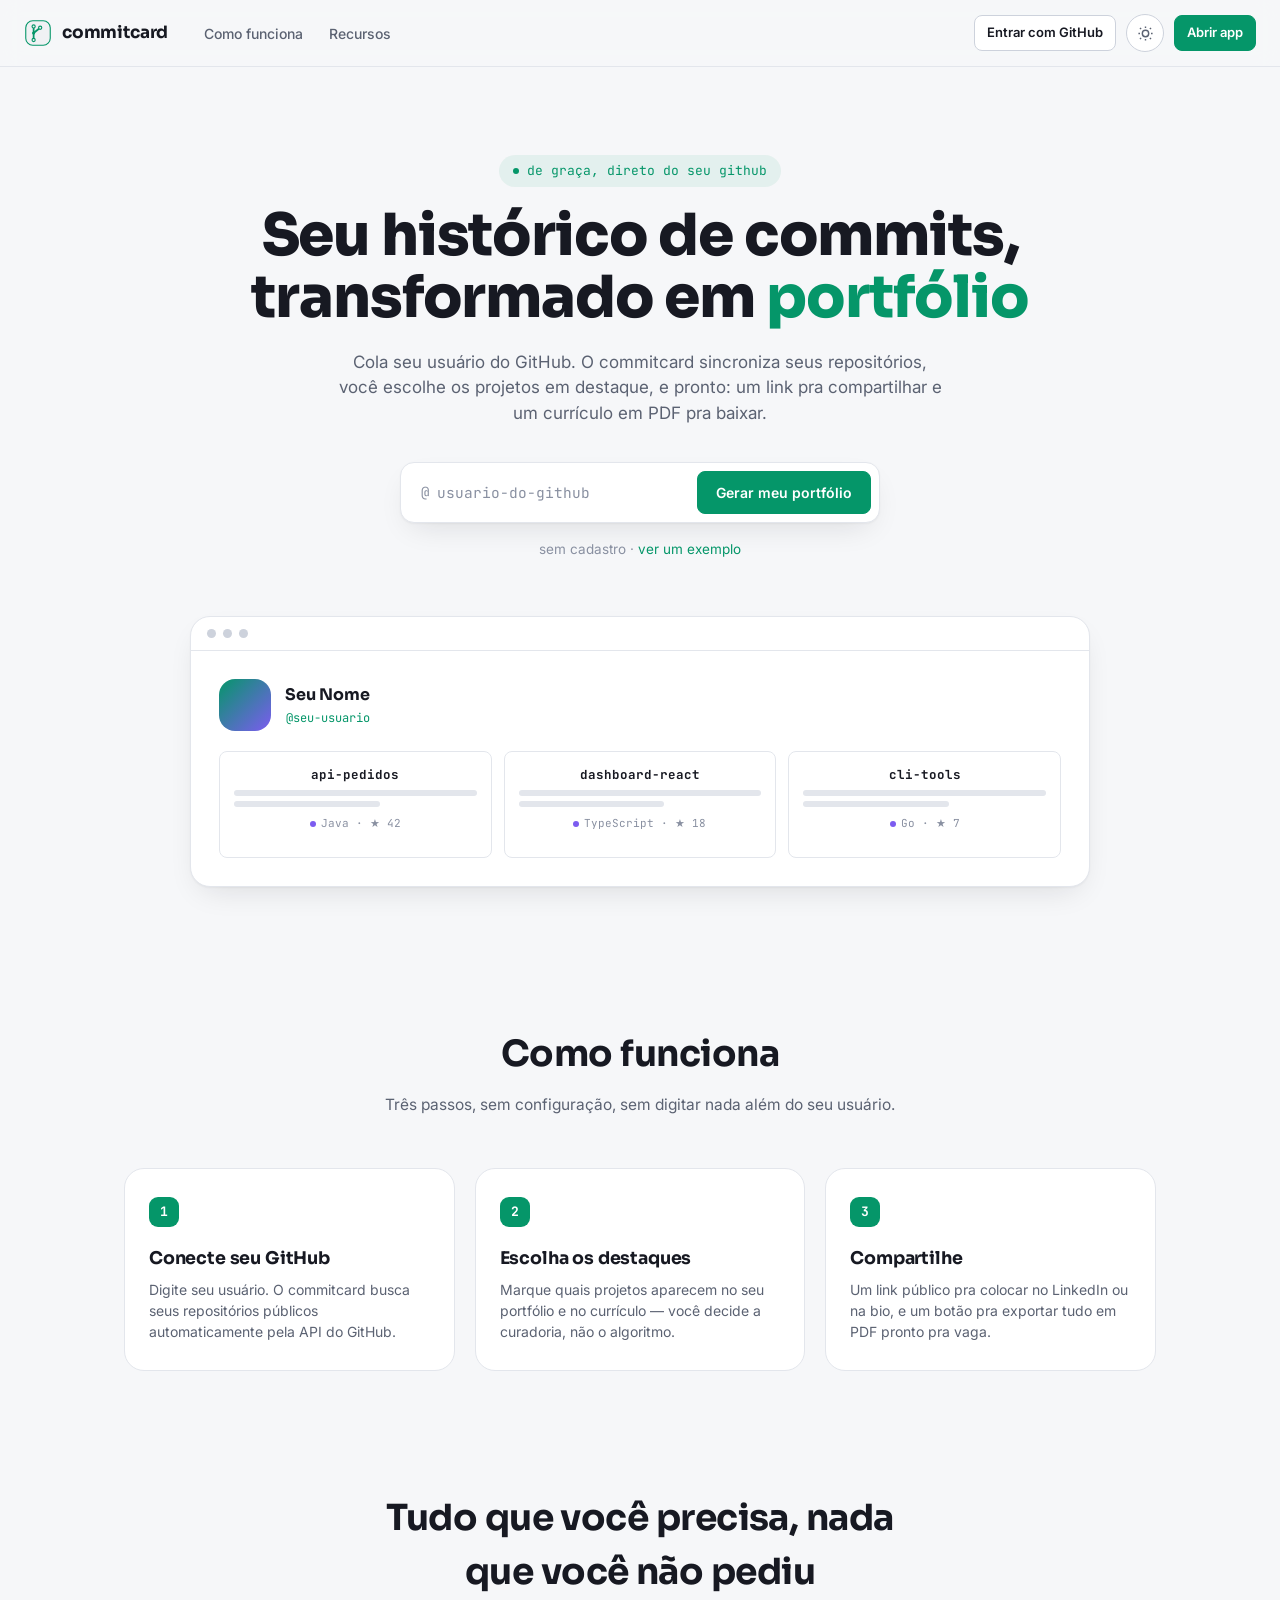
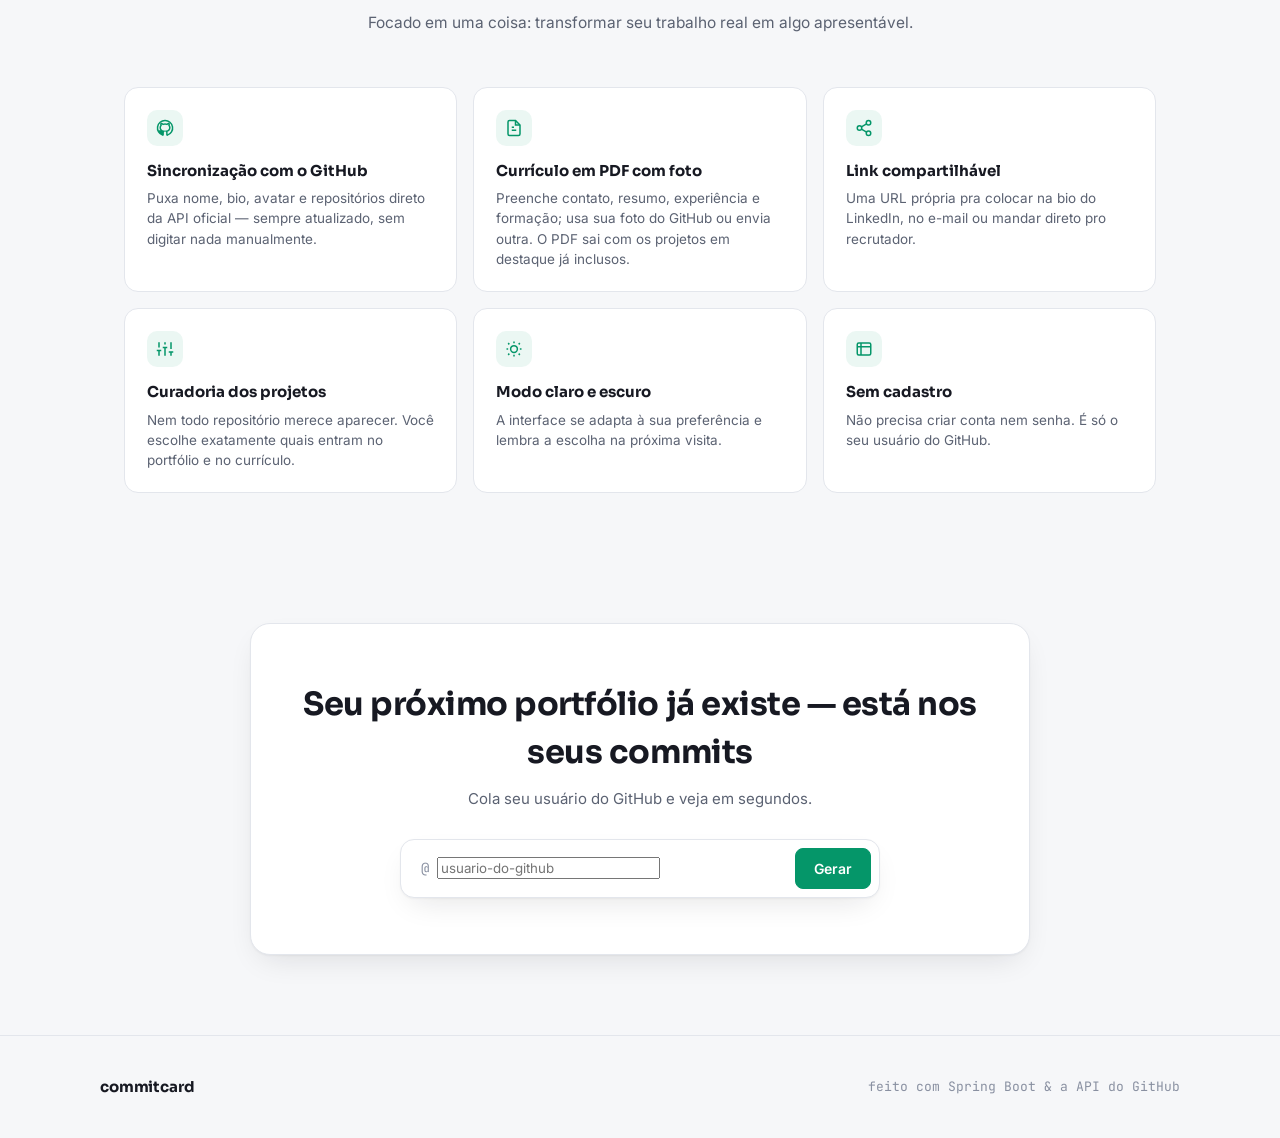
==== app/src/main/resources/static/index.html @ d8e28b26 "update de melhoria na interface e backend" ====
<!DOCTYPE html>
<html lang="pt-BR">
<head>
<meta charset="UTF-8">
<meta name="viewport" content="width=device-width, initial-scale=1.0">
<title>Commit Card — seu histórico de commits, transformado em portfólio</title>
<meta name="description" content="Cole seu usuário do GitHub e gere um portfólio compartilhável e um currículo em PDF a partir dos seus repositórios reais.">
<link rel="icon" type="image/svg+xml" href="logo.svg">
<link rel="preconnect" href="https://fonts.googleapis.com">
<link rel="preconnect" href="https://fonts.gstatic.com" crossorigin>
<link href="https://fonts.googleapis.com/css2?family=Sora:wght@600;700;800&family=Inter:wght@400;500;600;700&family=JetBrains+Mono:wght@400;500;600&display=swap" rel="stylesheet">
<link rel="stylesheet" href="styles.css">
<style>
  .wrap{ max-width: 1080px; margin: 0 auto; padding: 0 24px; }

  .hero{
    max-width: 1080px;
    margin: 0 auto;
    padding: 88px 24px 40px;
    text-align: center;
  }
  .hero-eyebrow{
    font-family: var(--mono);
    font-size: 13px;
    color: var(--accent);
    margin: 0 0 18px;
    display:inline-flex;
    align-items:center;
    gap: 8px;
    background: var(--accent-soft);
    padding: 6px 14px;
    border-radius: 999px;
  }
  .hero-eyebrow::before{
    content:'';
    width: 6px; height: 6px;
    border-radius: 50%;
    background: var(--accent);
  }
  .hero h1{
    font-family: var(--display);
    font-size: clamp(34px, 5.4vw, 58px);
    font-weight: 800;
    letter-spacing: -0.02em;
    line-height: 1.08;
    margin: 0 0 20px;
  }
  .hero h1 .accent{ color: var(--accent); }
  .hero-sub{
    font-size: 17px;
    color: var(--text-dim);
    max-width: 56ch;
    margin: 0 auto 36px;
  }

  .hero-form{ max-width: 480px; margin: 0 auto; }
  .hero-search-row{
    display:flex;
    gap: 10px;
    background: var(--bg-elevated);
    border: 1px solid var(--border);
    border-radius: var(--radius);
    padding: 8px;
    box-shadow: var(--shadow);
  }
  .hero-search-shell{ flex:1; display:flex; align-items:center; gap: 8px; padding: 0 12px; }
  .hero-search-shell .at{ color: var(--text-faint); font-family: var(--mono); font-size: 14px; }
  #hero-username{
    flex:1; min-width: 0; background: transparent; border: none; color: var(--text);
    font-family: var(--mono); font-size: 14.5px; padding: 12px 0;
  }
  #hero-username:focus{ outline: none; }
  #hero-username::placeholder{ color: var(--text-faint); }
  .hero-example{ margin-top: 16px; font-size: 13.5px; color: var(--text-faint); }

  .mockup-shell{
    max-width: 900px; margin: 56px auto 0;
    background: var(--bg-elevated); border: 1px solid var(--border);
    border-radius: var(--radius-lg); box-shadow: var(--shadow); overflow: hidden;
  }
  .mockup-bar{ display:flex; align-items:center; gap: 7px; padding: 12px 16px; border-bottom: 1px solid var(--border); }
  .mockup-dot{ width: 9px; height: 9px; border-radius: 50%; background: var(--border-strong); }
  .mockup-body{ padding: 28px; }
  .mockup-profile{ display:flex; gap: 14px; align-items:center; margin-bottom: 20px; }
  .mockup-avatar{ width: 52px; height:52px; border-radius: 16px; background: linear-gradient(135deg, var(--accent), var(--violet)); flex-shrink: 0; }
  .mockup-name{ font-family: var(--display); font-weight: 700; font-size: 16px; margin: 0; }
  .mockup-handle{ font-family: var(--mono); font-size: 12px; color: var(--accent); margin: 2px 0 0; }
  .mockup-grid{ display:grid; grid-template-columns: repeat(3, 1fr); gap: 12px; }
  @media (max-width: 640px){ .mockup-grid{ grid-template-columns: 1fr; } .mockup-body{ padding: 20px; } }
  .mockup-card{ border: 1px solid var(--border); border-radius: var(--radius-sm); padding: 14px; }
  .mockup-card-title{ font-family: var(--mono); font-size: 12.5px; font-weight: 700; margin: 0 0 6px; }
  .mockup-card-bar{ height: 6px; border-radius: 3px; background: var(--border); margin-bottom: 5px; }
  .mockup-card-bar.short{ width: 60%; }
  .mockup-card-dot{ display:inline-block; width: 6px; height:6px; border-radius: 50%; background: var(--violet); margin-right: 5px; }
  .mockup-card-stat{ font-family: var(--mono); font-size: 11px; color: var(--text-faint); margin-top: 8px; }

  .steps{ padding: 100px 0 20px; }
  .steps-header{ text-align:center; max-width: 560px; margin: 0 auto 52px; }
  .steps-header h2{ font-family: var(--display); font-size: clamp(26px, 3.4vw, 36px); font-weight: 700; letter-spacing: -0.015em; margin: 0 0 12px; }
  .steps-header p{ color: var(--text-dim); font-size: 15.5px; margin: 0; }
  .steps-grid{ display:grid; grid-template-columns: repeat(3, 1fr); gap: 20px; }
  @media (max-width: 780px){ .steps-grid{ grid-template-columns: 1fr; } }
  .step-card{ background: var(--bg-elevated); border: 1px solid var(--border); border-radius: var(--radius-lg); padding: 28px 24px; }
  .step-num{
    font-family: var(--mono); font-size: 13px; font-weight: 700; color: var(--accent-contrast);
    background: var(--accent); width: 30px; height: 30px; border-radius: 9px;
    display:flex; align-items:center; justify-content:center; margin-bottom: 18px;
  }
  .step-card h3{ font-family: var(--display); font-size: 17.5px; font-weight: 700; margin: 0 0 8px; letter-spacing: -0.01em; }
  .step-card p{ font-size: 14px; color: var(--text-dim); margin: 0; }

  .features{ padding: 100px 0 20px; }
  .features-grid{ display:grid; grid-template-columns: repeat(3, 1fr); gap: 16px; }
  @media (max-width: 780px){ .features-grid{ grid-template-columns: 1fr 1fr; } }
  @media (max-width: 520px){ .features-grid{ grid-template-columns: 1fr; } }
  .feature-card{ border: 1px solid var(--border); border-radius: var(--radius); padding: 22px; background: var(--bg-card); }
  .feature-icon{
    width: 36px; height: 36px; border-radius: 10px; background: var(--accent-soft); color: var(--accent);
    display:flex; align-items:center; justify-content:center; margin-bottom: 14px;
  }
  .feature-icon svg{ width: 18px; height: 18px; }
  .feature-card h3{ font-size: 15px; font-weight: 700; margin: 0 0 6px; font-family: var(--display); }
  .feature-card p{ font-size: 13.5px; color: var(--text-dim); margin: 0; }

  .cta-section{
    margin: 110px auto 0; max-width: 780px; text-align: center;
    background: var(--bg-elevated); border: 1px solid var(--border);
    border-radius: var(--radius-lg); padding: 56px 32px; box-shadow: var(--shadow);
  }
  .cta-section h2{ font-family: var(--display); font-size: clamp(24px, 3vw, 32px); font-weight: 700; letter-spacing: -0.015em; margin: 0 0 12px; }
  .cta-section p{ color: var(--text-dim); font-size: 15px; margin: 0 0 28px; }
</style>
</head>
<body>

<nav class="navbar">
  <div class="nav-left">
    <a class="brand" href="index.html" style="text-decoration:none;">
      <svg width="28" height="28" viewBox="0 0 64 64" fill="none" aria-hidden="true">
        <rect x="4" y="4" width="56" height="56" rx="16" fill="var(--bg-input)" stroke="var(--accent)" stroke-width="2.5"/>
        <path d="M22 48V32" stroke="var(--accent)" stroke-width="4" stroke-linecap="round"/>
        <path d="M22 32V17" stroke="var(--accent)" stroke-width="4" stroke-linecap="round"/>
        <path d="M22 32L37 20" stroke="var(--accent)" stroke-width="4" stroke-linecap="round"/>
        <circle cx="22" cy="48" r="3.6" fill="var(--bg-input)" stroke="var(--accent)" stroke-width="2.6"/>
        <circle cx="22" cy="32" r="3.6" fill="var(--accent)"/>
        <circle cx="22" cy="17" r="3.6" fill="var(--bg-input)" stroke="var(--accent)" stroke-width="2.6"/>
        <circle cx="37" cy="20" r="3.6" fill="var(--bg-input)" stroke="var(--accent)" stroke-width="2.6"/>
      </svg>
      <span class="brand-name">commitcard</span>
    </a>
    <ul class="nav-links">
      <li><a href="#como-funciona">Como funciona</a></li>
      <li><a href="#recursos">Recursos</a></li>
    </ul>
  </div>
  <div class="nav-right">
    <div id="auth-slot"></div>
    <button class="theme-toggle" id="theme-toggle" aria-label="Alternar tema claro/escuro">
      <svg class="moon" viewBox="0 0 24 24" fill="none" stroke="currentColor" stroke-width="2"><path d="M21 12.8A9 9 0 1 1 11.2 3 7 7 0 0 0 21 12.8Z"/></svg>
      <svg class="sun" viewBox="0 0 24 24" fill="none" stroke="currentColor" stroke-width="2"><circle cx="12" cy="12" r="4.5"/><path d="M12 2v2.2M12 19.8V22M4.2 4.2l1.6 1.6M18.2 18.2l1.6 1.6M2 12h2.2M19.8 12H22M4.2 19.8l1.6-1.6M18.2 5.8l1.6-1.6"/></svg>
    </button>
    <a class="btn primary sm" href="app.html">Abrir app</a>
  </div>
</nav>

<main>

  <section class="hero">
    <p class="hero-eyebrow">de graça, direto do seu github</p>
    <h1>Seu histórico de commits,<br>transformado em <span class="accent">portfólio</span></h1>
    <p class="hero-sub">Cola seu usuário do GitHub. O commitcard sincroniza seus repositórios, você escolhe os projetos em destaque, e pronto: um link pra compartilhar e um currículo em PDF pra baixar.</p>

    <form class="hero-form" id="hero-form">
      <div class="hero-search-row">
        <div class="hero-search-shell">
          <span class="at">@</span>
          <input id="hero-username" type="text" placeholder="usuario-do-github" autocomplete="off" spellcheck="false">
        </div>
        <button type="submit" class="btn primary">Gerar meu portfólio</button>
      </div>
    </form>
    <p class="hero-example">sem cadastro · <a href="app.html?user=neyadrian">ver um exemplo</a></p>

    <div class="mockup-shell" aria-hidden="true">
      <div class="mockup-bar">
        <span class="mockup-dot"></span><span class="mockup-dot"></span><span class="mockup-dot"></span>
      </div>
      <div class="mockup-body">
        <div class="mockup-profile">
          <div class="mockup-avatar"></div>
          <div>
            <p class="mockup-name">Seu Nome</p>
            <p class="mockup-handle">@seu-usuario</p>
          </div>
        </div>
        <div class="mockup-grid">
          <div class="mockup-card">
            <p class="mockup-card-title">api-pedidos</p>
            <div class="mockup-card-bar"></div>
            <div class="mockup-card-bar short"></div>
            <p class="mockup-card-stat"><span class="mockup-card-dot"></span>Java · ★ 42</p>
          </div>
          <div class="mockup-card">
            <p class="mockup-card-title">dashboard-react</p>
            <div class="mockup-card-bar"></div>
            <div class="mockup-card-bar short"></div>
            <p class="mockup-card-stat"><span class="mockup-card-dot"></span>TypeScript · ★ 18</p>
          </div>
          <div class="mockup-card">
            <p class="mockup-card-title">cli-tools</p>
            <div class="mockup-card-bar"></div>
            <div class="mockup-card-bar short"></div>
            <p class="mockup-card-stat"><span class="mockup-card-dot"></span>Go · ★ 7</p>
          </div>
        </div>
      </div>
    </div>
  </section>

  <div class="wrap">
    <section class="steps" id="como-funciona">
      <div class="steps-header">
        <h2>Como funciona</h2>
        <p>Três passos, sem configuração, sem digitar nada além do seu usuário.</p>
      </div>
      <div class="steps-grid">
        <div class="step-card">
          <div class="step-num">1</div>
          <h3>Conecte seu GitHub</h3>
          <p>Digite seu usuário. O commitcard busca seus repositórios públicos automaticamente pela API do GitHub.</p>
        </div>
        <div class="step-card">
          <div class="step-num">2</div>
          <h3>Escolha os destaques</h3>
          <p>Marque quais projetos aparecem no seu portfólio e no currículo — você decide a curadoria, não o algoritmo.</p>
        </div>
        <div class="step-card">
          <div class="step-num">3</div>
          <h3>Compartilhe</h3>
          <p>Um link público pra colocar no LinkedIn ou na bio, e um botão pra exportar tudo em PDF pronto pra vaga.</p>
        </div>
      </div>
    </section>

    <section class="features" id="recursos">
      <div class="steps-header">
        <h2>Tudo que você precisa, nada que você não pediu</h2>
        <p>Focado em uma coisa: transformar seu trabalho real em algo apresentável.</p>
      </div>
      <div class="features-grid">

        <div class="feature-card">
          <div class="feature-icon">
            <svg viewBox="0 0 24 24" fill="none" stroke="currentColor" stroke-width="2"><path d="M12 2a10 10 0 0 0-3.16 19.5c.5.1.68-.22.68-.48v-1.7c-2.78.6-3.37-1.34-3.37-1.34-.46-1.16-1.11-1.47-1.11-1.47-.91-.62.07-.6.07-.6 1 .07 1.53 1.03 1.53 1.03.9 1.53 2.36 1.09 2.94.84.09-.65.35-1.09.63-1.34-2.22-.25-4.56-1.11-4.56-4.95 0-1.1.39-1.99 1.03-2.69-.1-.25-.45-1.27.1-2.65 0 0 .84-.27 2.75 1.02a9.5 9.5 0 0 1 5 0c1.91-1.3 2.75-1.02 2.75-1.02.55 1.38.2 2.4.1 2.65.64.7 1.03 1.59 1.03 2.69 0 3.85-2.34 4.7-4.57 4.95.36.31.68.92.68 1.85v2.75c0 .27.18.58.69.48A10 10 0 0 0 12 2Z"/></svg>
          </div>
          <h3>Sincronização com o GitHub</h3>
          <p>Puxa nome, bio, avatar e repositórios direto da API oficial — sempre atualizado, sem digitar nada manualmente.</p>
        </div>

        <div class="feature-card">
          <div class="feature-icon">
            <svg viewBox="0 0 24 24" fill="none" stroke="currentColor" stroke-width="2"><path d="M14 2H6a2 2 0 0 0-2 2v16a2 2 0 0 0 2 2h12a2 2 0 0 0 2-2V8Z"/><path d="M14 2v6h6"/><path d="M9 15h6M9 11h3"/></svg>
          </div>
          <h3>Currículo em PDF com foto</h3>
          <p>Preenche contato, resumo, experiência e formação; usa sua foto do GitHub ou envia outra. O PDF sai com os projetos em destaque já inclusos.</p>
        </div>

        <div class="feature-card">
          <div class="feature-icon">
            <svg viewBox="0 0 24 24" fill="none" stroke="currentColor" stroke-width="2"><circle cx="18" cy="5" r="3"/><circle cx="6" cy="12" r="3"/><circle cx="18" cy="19" r="3"/><path d="M8.6 10.5 15.4 6.5M8.6 13.5l6.8 4"/></svg>
          </div>
          <h3>Link compartilhável</h3>
          <p>Uma URL própria pra colocar na bio do LinkedIn, no e-mail ou mandar direto pro recrutador.</p>
        </div>

        <div class="feature-card">
          <div class="feature-icon">
            <svg viewBox="0 0 24 24" fill="none" stroke="currentColor" stroke-width="2"><path d="M4 21v-7M4 10V3M12 21v-11M12 6V3M20 21v-5M20 12V3"/><path d="M1 14h6M9 10h6M17 16h6"/></svg>
          </div>
          <h3>Curadoria dos projetos</h3>
          <p>Nem todo repositório merece aparecer. Você escolhe exatamente quais entram no portfólio e no currículo.</p>
        </div>

        <div class="feature-card">
          <div class="feature-icon">
            <svg viewBox="0 0 24 24" fill="none" stroke="currentColor" stroke-width="2"><circle cx="12" cy="12" r="4.5"/><path d="M12 2v2.2M12 19.8V22M4.2 4.2l1.6 1.6M18.2 18.2l1.6 1.6M2 12h2.2M19.8 12H22M4.2 19.8l1.6-1.6M18.2 5.8l1.6-1.6"/></svg>
          </div>
          <h3>Modo claro e escuro</h3>
          <p>A interface se adapta à sua preferência e lembra a escolha na próxima visita.</p>
        </div>

        <div class="feature-card">
          <div class="feature-icon">
            <svg viewBox="0 0 24 24" fill="none" stroke="currentColor" stroke-width="2"><rect x="3" y="4" width="18" height="16" rx="2"/><path d="M3 9h18M8 4v16"/></svg>
          </div>
          <h3>Sem cadastro</h3>
          <p>Não precisa criar conta nem senha. É só o seu usuário do GitHub.</p>
        </div>

      </div>
    </section>

    <section class="cta-section">
      <h2>Seu próximo portfólio já existe — está nos seus commits</h2>
      <p>Cola seu usuário do GitHub e veja em segundos.</p>
      <form id="cta-form" class="hero-form" style="margin: 0 auto;">
        <div class="hero-search-row">
          <div class="hero-search-shell">
            <span class="at">@</span>
            <input id="cta-username" type="text" placeholder="usuario-do-github" autocomplete="off" spellcheck="false">
          </div>
          <button type="submit" class="btn primary">Gerar</button>
        </div>
      </form>
    </section>
  </div>

</main>

<footer class="site-footer">
  <div class="site-footer-inner">
    <span class="brand-name">commitcard</span>
    <span class="footer-tagline">feito com Spring Boot &amp; a API do GitHub</span>
  </div>
</footer>

<script src="theme.js"></script>
<script src="auth.js"></script>
<script>
  function irParaApp(username){
    const nome = (username || '').trim().replace(/^@/, '');
    if (!nome) return;
    window.location.href = `app.html?user=${encodeURIComponent(nome)}`;
  }

  document.getElementById('hero-form').addEventListener('submit', (e) => {
    e.preventDefault();
    irParaApp(document.getElementById('hero-username').value);
  });

  document.getElementById('cta-form').addEventListener('submit', (e) => {
    e.preventDefault();
    irParaApp(document.getElementById('cta-username').value);
  });
</script>

</body>
</html>
---- app/src/main/resources/static/styles.css ----
/* ==========================================================================
   commitcard — design tokens & shared components
   Usado tanto pela landing page quanto pelo app (portfólio).
   ========================================================================== */

:root{
  --bg: #0b0d12;
  --bg-elevated: #12151d;
  --bg-card: #12151d;
  --bg-input: #0d1017;
  --border: #232733;
  --border-strong: #333a4a;
  --text: #e9ebf1;
  --text-dim: #9aa1b2;
  --text-faint: #5b6272;
  --accent: #34d399;
  --accent-strong: #10b981;
  --accent-contrast: #04150d;
  --accent-soft: rgba(52,211,153,0.12);
  --violet: #a78bfa;
  --amber: #f0b83f;
  --danger: #f87171;
  --radius-sm: 8px;
  --radius: 14px;
  --radius-lg: 20px;
  --shadow: 0 1px 2px rgba(0,0,0,.5), 0 12px 32px -12px rgba(0,0,0,.6);
  --mono: 'JetBrains Mono', ui-monospace, 'SF Mono', Menlo, Consolas, monospace;
  --sans: 'Inter', -apple-system, BlinkMacSystemFont, 'Segoe UI', sans-serif;
  --display: 'Sora', var(--sans);
  color-scheme: dark;
}

html[data-theme="light"]{
  --bg: #f6f7f9;
  --bg-elevated: #ffffff;
  --bg-card: #ffffff;
  --bg-input: #f0f1f4;
  --border: #e3e6ec;
  --border-strong: #cdd2dc;
  --text: #171922;
  --text-dim: #5b6272;
  --text-faint: #8990a1;
  --accent: #059669;
  --accent-strong: #047a57;
  --accent-contrast: #ffffff;
  --accent-soft: rgba(5,150,105,0.08);
  --violet: #7c5cf0;
  --amber: #b3760a;
  --danger: #dc2626;
  --shadow: 0 1px 2px rgba(20,23,31,.04), 0 12px 32px -12px rgba(20,23,31,.14);
  color-scheme: light;
}

*{ box-sizing: border-box; }

body{
  margin:0;
  background: var(--bg);
  color: var(--text);
  font-family: var(--sans);
  line-height: 1.5;
  min-height: 100vh;
  transition: background .2s ease, color .2s ease;
}

a{ color: var(--accent); text-decoration: none; }
a:hover{ text-decoration: underline; }
button, input, textarea{ font-family: inherit; }

:focus-visible{
  outline: 2px solid var(--accent);
  outline-offset: 2px;
  border-radius: 4px;
}

::selection{ background: var(--accent); color: var(--accent-contrast); }

img{ max-width: 100%; }

/* ---------- Navbar ---------- */
.navbar{
  position: sticky;
  top: 0;
  z-index: 40;
  display:flex;
  align-items:center;
  justify-content: space-between;
  padding: 14px 24px;
  background: var(--bg);
  background: color-mix(in srgb, var(--bg) 88%, transparent);
  backdrop-filter: blur(10px);
  border-bottom: 1px solid var(--border);
}
.nav-left{ display:flex; align-items:center; gap: 36px; }
.brand{ display:flex; align-items:center; gap: 10px; }
.brand svg{ display:block; }
.brand-name{
  font-family: var(--display);
  font-weight: 700;
  font-size: 17px;
  letter-spacing: -0.01em;
  color: var(--text);
}
.nav-links{
  display:flex;
  gap: 26px;
  list-style: none;
  margin:0; padding:0;
}
.nav-links a{
  color: var(--text-dim);
  font-size: 14px;
  font-weight: 500;
}
.nav-links a:hover{ color: var(--text); text-decoration: none; }
.nav-right{ display:flex; align-items:center; gap: 10px; }

.theme-toggle{
  width: 38px; height: 38px;
  border-radius: 50%;
  border: 1px solid var(--border-strong);
  background: var(--bg-elevated);
  color: var(--text-dim);
  display:flex; align-items:center; justify-content:center;
  cursor: pointer;
  flex-shrink: 0;
}
.theme-toggle:hover{ color: var(--text); border-color: var(--accent); }
.theme-toggle svg{ width: 17px; height:17px; }
.theme-toggle .sun{ display: none; }
html[data-theme="light"] .theme-toggle .moon{ display: none; }
html[data-theme="light"] .theme-toggle .sun{ display: block; }

@media (max-width: 760px){
  .nav-links{ display:none; }
}

/* ---------- Buttons ---------- */
.btn{
  font-size: 14px;
  font-weight: 600;
  border-radius: var(--radius-sm);
  border: 1px solid var(--border-strong);
  background: var(--bg-elevated);
  color: var(--text);
  padding: 11px 18px;
  cursor: pointer;
  display: inline-flex;
  align-items: center;
  gap: 8px;
  transition: border-color .15s ease, background .15s ease, transform .1s ease;
  white-space: nowrap;
}
.btn:hover{ border-color: var(--accent); }
.btn:active{ transform: scale(.98); }
.btn:disabled{ opacity: .5; cursor: default; transform: none; }
.btn.primary{
  background: var(--accent);
  border-color: var(--accent);
  color: var(--accent-contrast);
}
.btn.primary:hover{ background: var(--accent-strong); border-color: var(--accent-strong); }
.btn.ghost{ background: transparent; border-color: transparent; padding-left: 10px; padding-right: 10px; }
.btn.ghost:hover{ background: var(--bg-input); border-color: transparent; }
.btn.sm{ padding: 7px 12px; font-size: 13px; }
.btn.lg{ padding: 14px 26px; font-size: 15.5px; }
.btn-row{ display:flex; gap: 10px; flex-wrap: wrap; }

/* ---------- Section label ---------- */
.section-label{
  font-size: 13px;
  font-weight: 700;
  text-transform: uppercase;
  letter-spacing: .06em;
  color: var(--text-faint);
  display: flex;
  align-items: center;
  gap: 12px;
  margin: 46px 0 18px;
}
.section-label::after{
  content: '';
  flex: 1;
  height: 1px;
  background: var(--border);
}

/* ---------- States ---------- */
.loading-line{
  font-size: 14px;
  color: var(--text-dim);
  display:flex;
  align-items:center;
  gap: 10px;
}
.spinner{
  width: 14px; height:14px;
  border-radius: 50%;
  border: 2px solid var(--border-strong);
  border-top-color: var(--accent);
  animation: spin .7s linear infinite;
}
@keyframes spin{ to{ transform: rotate(360deg); } }
@media (prefers-reduced-motion: reduce){ .spinner{ animation: spin 1.6s linear infinite; } }

.error-box{
  font-size: 13.5px;
  border-left: 3px solid var(--danger);
  background: color-mix(in srgb, var(--danger) 10%, transparent);
  padding: 12px 14px;
  border-radius: 0 var(--radius-sm) var(--radius-sm) 0;
  color: var(--text);
}

/* ---------- Auth ---------- */
#auth-slot{ display:flex; align-items:center; }
.auth-menu{ position: relative; }
.auth-trigger{
  display:flex; align-items:center; gap: 8px;
  background: var(--bg-elevated); border: 1px solid var(--border-strong);
  border-radius: 999px; padding: 4px 12px 4px 4px; cursor: pointer; color: var(--text);
}
.auth-trigger:hover{ border-color: var(--accent); }
.auth-avatar{ width: 26px; height: 26px; border-radius: 50%; object-fit: cover; display:block; background: var(--bg-input); }
.auth-name{ font-family: var(--mono); font-size: 12.5px; font-weight: 600; }
.auth-dropdown{
  position: absolute; top: calc(100% + 8px); right: 0;
  background: var(--bg-elevated); border: 1px solid var(--border);
  border-radius: var(--radius-sm); box-shadow: var(--shadow);
  min-width: 160px; padding: 6px; display:flex; flex-direction: column; z-index: 60;
}
.auth-dropdown[hidden]{ display:none; }
.auth-dropdown a{
  padding: 8px 10px; border-radius: 6px; font-size: 13.5px; color: var(--text);
}
.auth-dropdown a:hover{ background: var(--bg-input); text-decoration: none; }

/* ---------- Footer ---------- */
.site-footer{
  border-top: 1px solid var(--border);
  padding: 40px 24px;
  margin-top: 80px;
}
.site-footer-inner{
  max-width: 1080px;
  margin: 0 auto;
  display:flex;
  align-items:center;
  justify-content: space-between;
  gap: 16px;
  flex-wrap: wrap;
}
.site-footer .brand-name{ font-size: 15px; }
.footer-tagline{
  font-size: 13px;
  color: var(--text-faint);
  font-family: var(--mono);
}
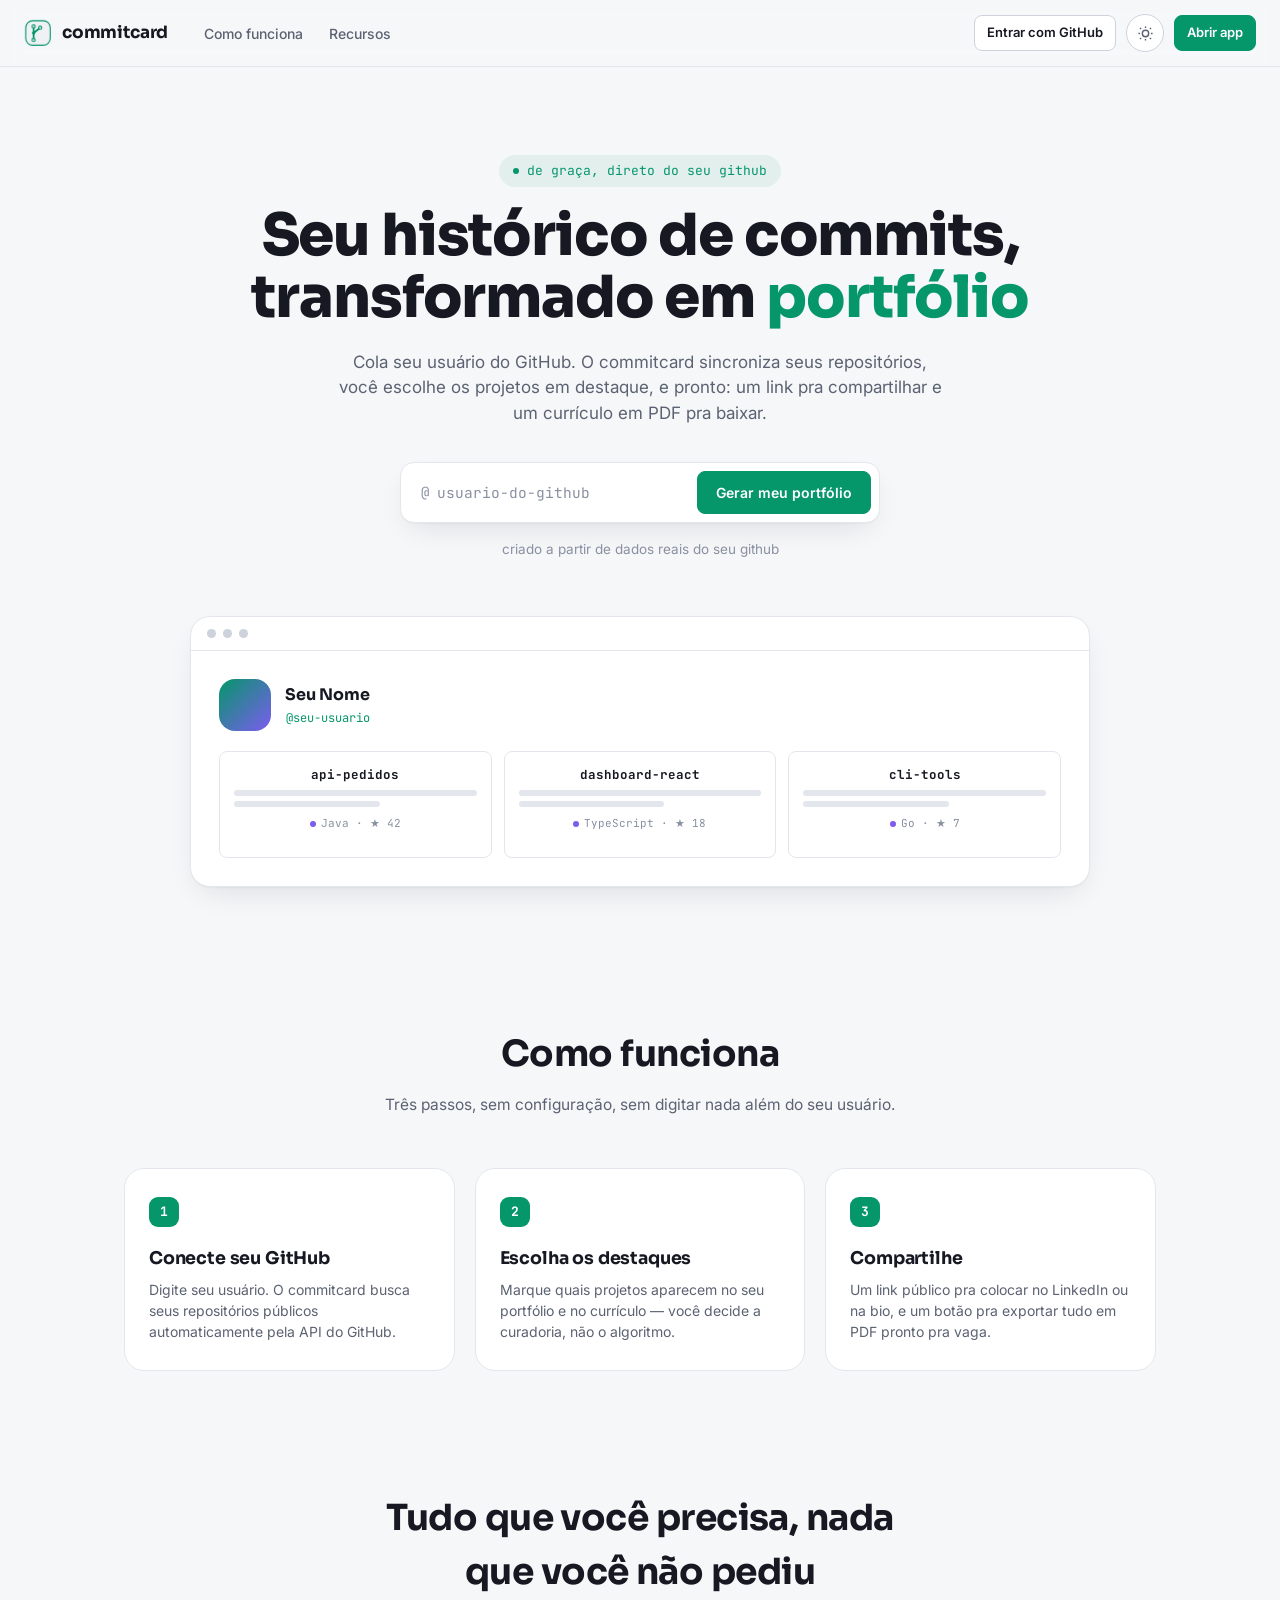
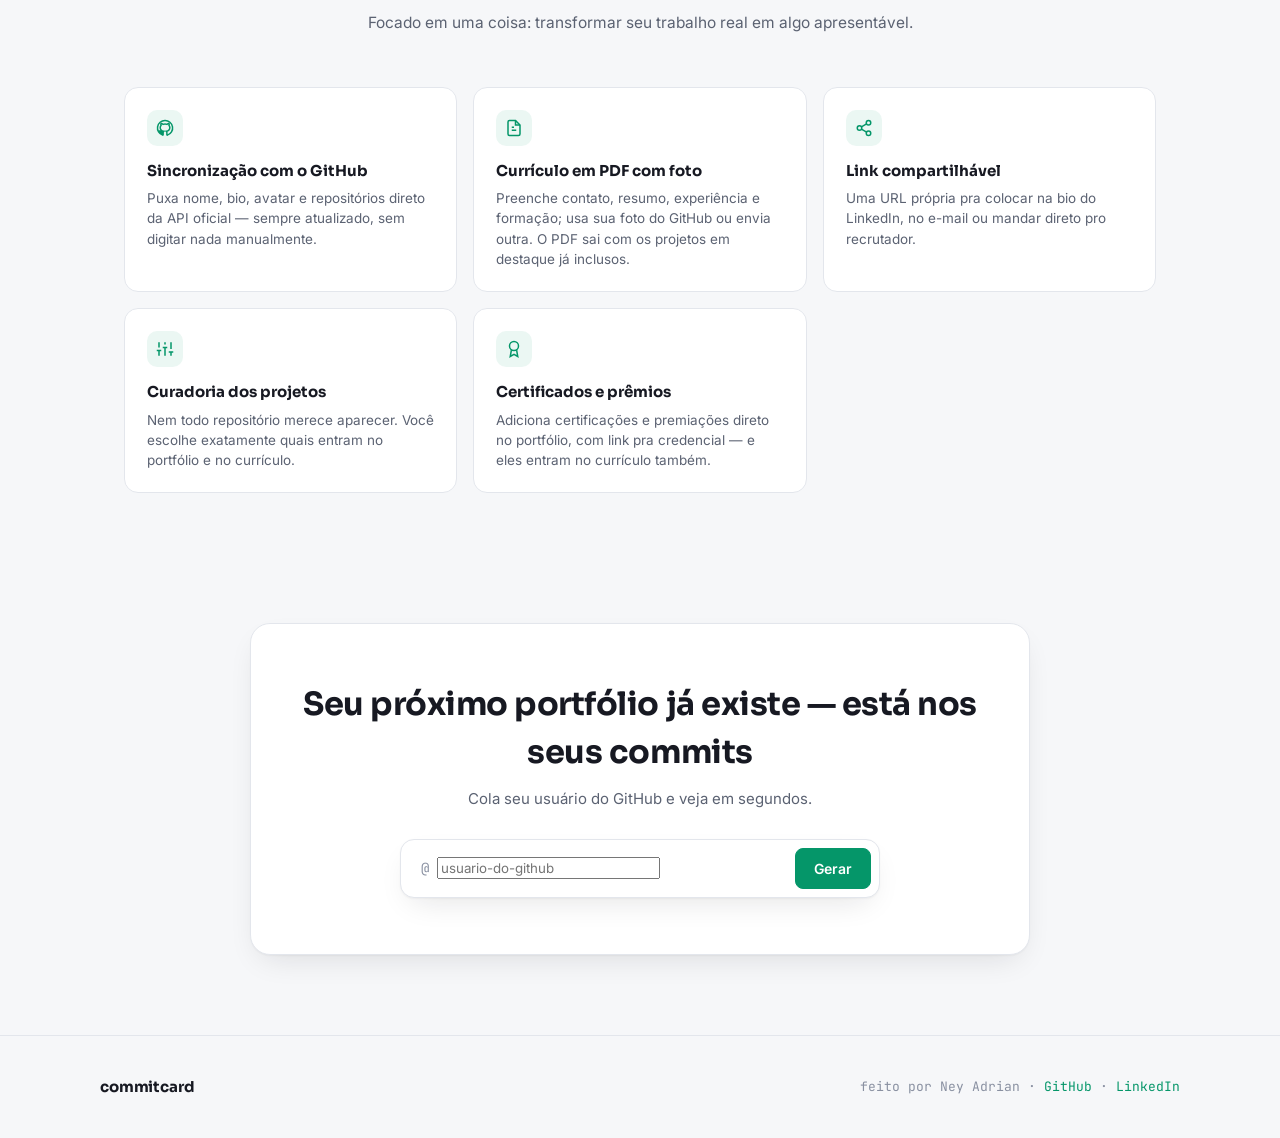
==== commit ad3004cc: "update de melhoria na interface, backend concluido e mudança para Postgree banco de dados" ====
--- a/app/src/main/resources/static/index.html
+++ b/app/src/main/resources/static/index.html
@@ -6,11 +6,80 @@
 <title>Commit Card — seu histórico de commits, transformado em portfólio</title>
 <meta name="description" content="Cole seu usuário do GitHub e gere um portfólio compartilhável e um currículo em PDF a partir dos seus repositórios reais.">
 <link rel="icon" type="image/svg+xml" href="logo.svg">
+<link rel="icon" type="image/png" sizes="32x32" href="favicon.png">
+<link rel="apple-touch-icon" href="apple-touch-icon.png">
 <link rel="preconnect" href="https://fonts.googleapis.com">
 <link rel="preconnect" href="https://fonts.gstatic.com" crossorigin>
 <link href="https://fonts.googleapis.com/css2?family=Sora:wght@600;700;800&family=Inter:wght@400;500;600;700&family=JetBrains+Mono:wght@400;500;600&display=swap" rel="stylesheet">
 <link rel="stylesheet" href="styles.css">
 <style>
+  /* ---------- Animação de entrada da logo (grafo de commit se desenhando) ---------- */
+  #logo-anim .logo-rect{
+    transform-origin: center;
+    transform-box: fill-box;
+    opacity: 0;
+    animation: logoRectIn .4s ease-out forwards;
+  }
+  #logo-anim .logo-line{
+    stroke-dasharray: 24;
+    stroke-dashoffset: 24;
+    animation: logoDraw .35s ease-out forwards;
+  }
+  #logo-anim .logo-line-1{ animation-delay: .15s; }
+  #logo-anim .logo-line-2{ animation-delay: .5s; }
+  #logo-anim .logo-line-3{ animation-delay: .5s; }
+  #logo-anim .logo-dot{
+    transform-origin: center;
+    transform-box: fill-box;
+    transform: scale(0);
+    animation: logoDotIn .3s cubic-bezier(.34,1.56,.64,1) forwards;
+  }
+  #logo-anim .logo-dot-a{ animation-delay: .5s; }
+  #logo-anim .logo-dot-b{ animation-delay: .5s; }
+  #logo-anim .logo-dot-d{ animation-delay: .85s; }
+  #logo-anim .logo-dot-c{ animation-delay: .85s; }
+
+  @keyframes logoRectIn{ from{ opacity:0; transform: scale(.7); } to{ opacity:1; transform: scale(1); } }
+  @keyframes logoDraw{ to{ stroke-dashoffset: 0; } }
+  @keyframes logoDotIn{ to{ transform: scale(1); } }
+
+  @media (prefers-reduced-motion: reduce){
+    #logo-anim .logo-rect, #logo-anim .logo-line, #logo-anim .logo-dot{
+      animation: none !important;
+      opacity: 1 !important;
+      stroke-dashoffset: 0 !important;
+      transform: none !important;
+    }
+  }
+
+  /* ---------- Entrada em sequência do hero ---------- */
+  .hero-anim{
+    opacity: 0;
+    transform: translateY(14px);
+    animation: heroFadeUp .5s ease-out forwards;
+  }
+  .hero-eyebrow.hero-anim{ animation-delay: .05s; }
+  .hero h1.hero-anim{ animation-delay: .15s; }
+  .hero-sub.hero-anim{ animation-delay: .28s; }
+  .hero-form.hero-anim{ animation-delay: .4s; }
+  .hero-example.hero-anim{ animation-delay: .5s; }
+  .mockup-shell.hero-anim{ animation-delay: .58s; }
+
+  @keyframes heroFadeUp{ to{ opacity: 1; transform: translateY(0); } }
+
+  /* ---------- Revelar ao rolar (steps, features, cta) ---------- */
+  .reveal{
+    opacity: 0;
+    transform: translateY(18px);
+    transition: opacity .5s ease, transform .5s ease;
+  }
+  .reveal.visible{ opacity: 1; transform: translateY(0); }
+
+  @media (prefers-reduced-motion: reduce){
+    .hero-anim{ animation: none !important; opacity: 1 !important; transform: none !important; }
+    .reveal{ transition: none !important; opacity: 1 !important; transform: none !important; }
+  }
+
   .wrap{ max-width: 1080px; margin: 0 auto; padding: 0 24px; }
 
   .hero{
@@ -136,15 +205,15 @@
 <nav class="navbar">
   <div class="nav-left">
     <a class="brand" href="index.html" style="text-decoration:none;">
-      <svg width="28" height="28" viewBox="0 0 64 64" fill="none" aria-hidden="true">
-        <rect x="4" y="4" width="56" height="56" rx="16" fill="var(--bg-input)" stroke="var(--accent)" stroke-width="2.5"/>
-        <path d="M22 48V32" stroke="var(--accent)" stroke-width="4" stroke-linecap="round"/>
-        <path d="M22 32V17" stroke="var(--accent)" stroke-width="4" stroke-linecap="round"/>
-        <path d="M22 32L37 20" stroke="var(--accent)" stroke-width="4" stroke-linecap="round"/>
-        <circle cx="22" cy="48" r="3.6" fill="var(--bg-input)" stroke="var(--accent)" stroke-width="2.6"/>
-        <circle cx="22" cy="32" r="3.6" fill="var(--accent)"/>
-        <circle cx="22" cy="17" r="3.6" fill="var(--bg-input)" stroke="var(--accent)" stroke-width="2.6"/>
-        <circle cx="37" cy="20" r="3.6" fill="var(--bg-input)" stroke="var(--accent)" stroke-width="2.6"/>
+      <svg id="logo-anim" width="28" height="28" viewBox="0 0 64 64" fill="none" aria-hidden="true">
+        <rect class="logo-rect" x="4" y="4" width="56" height="56" rx="16" fill="var(--bg-input)" stroke="var(--accent)" stroke-width="2.5"/>
+        <path class="logo-line logo-line-1" d="M22 48V32" stroke="var(--accent)" stroke-width="4" stroke-linecap="round"/>
+        <path class="logo-line logo-line-2" d="M22 32V17" stroke="var(--accent)" stroke-width="4" stroke-linecap="round"/>
+        <path class="logo-line logo-line-3" d="M22 32L37 20" stroke="var(--accent)" stroke-width="4" stroke-linecap="round"/>
+        <circle class="logo-dot logo-dot-a" cx="22" cy="48" r="3.6" fill="var(--bg-input)" stroke="var(--accent)" stroke-width="2.6"/>
+        <circle class="logo-dot logo-dot-b" cx="22" cy="32" r="3.6" fill="var(--accent)"/>
+        <circle class="logo-dot logo-dot-d" cx="22" cy="17" r="3.6" fill="var(--bg-input)" stroke="var(--accent)" stroke-width="2.6"/>
+        <circle class="logo-dot logo-dot-c" cx="37" cy="20" r="3.6" fill="var(--bg-input)" stroke="var(--accent)" stroke-width="2.6"/>
       </svg>
       <span class="brand-name">commitcard</span>
     </a>
@@ -166,11 +235,11 @@
 <main>
 
   <section class="hero">
-    <p class="hero-eyebrow">de graça, direto do seu github</p>
-    <h1>Seu histórico de commits,<br>transformado em <span class="accent">portfólio</span></h1>
-    <p class="hero-sub">Cola seu usuário do GitHub. O commitcard sincroniza seus repositórios, você escolhe os projetos em destaque, e pronto: um link pra compartilhar e um currículo em PDF pra baixar.</p>
-
-    <form class="hero-form" id="hero-form">
+    <p class="hero-eyebrow hero-anim">de graça, direto do seu github</p>
+    <h1 class="hero-anim">Seu histórico de commits,<br>transformado em <span class="accent">portfólio</span></h1>
+    <p class="hero-sub hero-anim">Cola seu usuário do GitHub. O commitcard sincroniza seus repositórios, você escolhe os projetos em destaque, e pronto: um link pra compartilhar e um currículo em PDF pra baixar.</p>
+
+    <form class="hero-form hero-anim" id="hero-form">
       <div class="hero-search-row">
         <div class="hero-search-shell">
           <span class="at">@</span>
@@ -179,9 +248,9 @@
         <button type="submit" class="btn primary">Gerar meu portfólio</button>
       </div>
     </form>
-    <p class="hero-example">sem cadastro · <a href="app.html?user=neyadrian">ver um exemplo</a></p>
-
-    <div class="mockup-shell" aria-hidden="true">
+    <p class="hero-example hero-anim">criado a partir de dados reais do seu github</p>
+
+    <div class="mockup-shell hero-anim" aria-hidden="true">
       <div class="mockup-bar">
         <span class="mockup-dot"></span><span class="mockup-dot"></span><span class="mockup-dot"></span>
       </div>
@@ -224,17 +293,17 @@
         <p>Três passos, sem configuração, sem digitar nada além do seu usuário.</p>
       </div>
       <div class="steps-grid">
-        <div class="step-card">
+        <div class="step-card reveal">
           <div class="step-num">1</div>
           <h3>Conecte seu GitHub</h3>
           <p>Digite seu usuário. O commitcard busca seus repositórios públicos automaticamente pela API do GitHub.</p>
         </div>
-        <div class="step-card">
+        <div class="step-card reveal">
           <div class="step-num">2</div>
           <h3>Escolha os destaques</h3>
           <p>Marque quais projetos aparecem no seu portfólio e no currículo — você decide a curadoria, não o algoritmo.</p>
         </div>
-        <div class="step-card">
+        <div class="step-card reveal">
           <div class="step-num">3</div>
           <h3>Compartilhe</h3>
           <p>Um link público pra colocar no LinkedIn ou na bio, e um botão pra exportar tudo em PDF pronto pra vaga.</p>
@@ -249,7 +318,7 @@
       </div>
       <div class="features-grid">
 
-        <div class="feature-card">
+        <div class="feature-card reveal">
           <div class="feature-icon">
             <svg viewBox="0 0 24 24" fill="none" stroke="currentColor" stroke-width="2"><path d="M12 2a10 10 0 0 0-3.16 19.5c.5.1.68-.22.68-.48v-1.7c-2.78.6-3.37-1.34-3.37-1.34-.46-1.16-1.11-1.47-1.11-1.47-.91-.62.07-.6.07-.6 1 .07 1.53 1.03 1.53 1.03.9 1.53 2.36 1.09 2.94.84.09-.65.35-1.09.63-1.34-2.22-.25-4.56-1.11-4.56-4.95 0-1.1.39-1.99 1.03-2.69-.1-.25-.45-1.27.1-2.65 0 0 .84-.27 2.75 1.02a9.5 9.5 0 0 1 5 0c1.91-1.3 2.75-1.02 2.75-1.02.55 1.38.2 2.4.1 2.65.64.7 1.03 1.59 1.03 2.69 0 3.85-2.34 4.7-4.57 4.95.36.31.68.92.68 1.85v2.75c0 .27.18.58.69.48A10 10 0 0 0 12 2Z"/></svg>
           </div>
@@ -257,7 +326,7 @@
           <p>Puxa nome, bio, avatar e repositórios direto da API oficial — sempre atualizado, sem digitar nada manualmente.</p>
         </div>
 
-        <div class="feature-card">
+        <div class="feature-card reveal">
           <div class="feature-icon">
             <svg viewBox="0 0 24 24" fill="none" stroke="currentColor" stroke-width="2"><path d="M14 2H6a2 2 0 0 0-2 2v16a2 2 0 0 0 2 2h12a2 2 0 0 0 2-2V8Z"/><path d="M14 2v6h6"/><path d="M9 15h6M9 11h3"/></svg>
           </div>
@@ -265,7 +334,7 @@
           <p>Preenche contato, resumo, experiência e formação; usa sua foto do GitHub ou envia outra. O PDF sai com os projetos em destaque já inclusos.</p>
         </div>
 
-        <div class="feature-card">
+        <div class="feature-card reveal">
           <div class="feature-icon">
             <svg viewBox="0 0 24 24" fill="none" stroke="currentColor" stroke-width="2"><circle cx="18" cy="5" r="3"/><circle cx="6" cy="12" r="3"/><circle cx="18" cy="19" r="3"/><path d="M8.6 10.5 15.4 6.5M8.6 13.5l6.8 4"/></svg>
           </div>
@@ -273,7 +342,7 @@
           <p>Uma URL própria pra colocar na bio do LinkedIn, no e-mail ou mandar direto pro recrutador.</p>
         </div>
 
-        <div class="feature-card">
+        <div class="feature-card reveal">
           <div class="feature-icon">
             <svg viewBox="0 0 24 24" fill="none" stroke="currentColor" stroke-width="2"><path d="M4 21v-7M4 10V3M12 21v-11M12 6V3M20 21v-5M20 12V3"/><path d="M1 14h6M9 10h6M17 16h6"/></svg>
           </div>
@@ -281,26 +350,18 @@
           <p>Nem todo repositório merece aparecer. Você escolhe exatamente quais entram no portfólio e no currículo.</p>
         </div>
 
-        <div class="feature-card">
+        <div class="feature-card reveal">
           <div class="feature-icon">
-            <svg viewBox="0 0 24 24" fill="none" stroke="currentColor" stroke-width="2"><circle cx="12" cy="12" r="4.5"/><path d="M12 2v2.2M12 19.8V22M4.2 4.2l1.6 1.6M18.2 18.2l1.6 1.6M2 12h2.2M19.8 12H22M4.2 19.8l1.6-1.6M18.2 5.8l1.6-1.6"/></svg>
-          </div>
-          <h3>Modo claro e escuro</h3>
-          <p>A interface se adapta à sua preferência e lembra a escolha na próxima visita.</p>
-        </div>
-
-        <div class="feature-card">
-          <div class="feature-icon">
-            <svg viewBox="0 0 24 24" fill="none" stroke="currentColor" stroke-width="2"><rect x="3" y="4" width="18" height="16" rx="2"/><path d="M3 9h18M8 4v16"/></svg>
-          </div>
-          <h3>Sem cadastro</h3>
-          <p>Não precisa criar conta nem senha. É só o seu usuário do GitHub.</p>
+            <svg viewBox="0 0 24 24" fill="none" stroke="currentColor" stroke-width="2"><circle cx="12" cy="8" r="6"/><path d="M8.5 13.5 7 22l5-3 5 3-1.5-8.5"/></svg>
+          </div>
+          <h3>Certificados e prêmios</h3>
+          <p>Adiciona certificações e premiações direto no portfólio, com link pra credencial — e eles entram no currículo também.</p>
         </div>
 
       </div>
     </section>
 
-    <section class="cta-section">
+    <section class="cta-section reveal">
       <h2>Seu próximo portfólio já existe — está nos seus commits</h2>
       <p>Cola seu usuário do GitHub e veja em segundos.</p>
       <form id="cta-form" class="hero-form" style="margin: 0 auto;">
@@ -320,7 +381,11 @@
 <footer class="site-footer">
   <div class="site-footer-inner">
     <span class="brand-name">commitcard</span>
-    <span class="footer-tagline">feito com Spring Boot &amp; a API do GitHub</span>
+    <span class="footer-tagline">
+      feito por Ney Adrian ·
+      <a href="https://github.com/neyadrian" target="_blank" rel="noopener">GitHub</a> ·
+      <a href="https://www.linkedin.com/in/ney-adrian-casimiro-oliveira-567b902bb/" target="_blank" rel="noopener">LinkedIn</a>
+    </span>
   </div>
 </footer>
 
@@ -342,6 +407,47 @@
     e.preventDefault();
     irParaApp(document.getElementById('cta-username').value);
   });
+
+  // Quando a pessoa já está logada, preenche os campos com o próprio usuário —
+  // não faz sentido pedir pra ela digitar o nome dela de novo.
+  document.addEventListener('commitcard:auth', (e) => {
+    const dados = e.detail;
+    if (!dados || !dados.autenticado || !dados.githubUsername) return;
+
+    const heroInput = document.getElementById('hero-username');
+    const ctaInput = document.getElementById('cta-username');
+    if (heroInput && !heroInput.value) heroInput.value = dados.githubUsername;
+    if (ctaInput && !ctaInput.value) ctaInput.value = dados.githubUsername;
+  });
+
+  // Revela os cards com um leve atraso em sequência, conforme entram na tela.
+  (function(){
+    const prefersReducedMotion = window.matchMedia('(prefers-reduced-motion: reduce)').matches;
+    const grupos = [
+      Array.from(document.querySelectorAll('.steps-grid .reveal')),
+      Array.from(document.querySelectorAll('.features-grid .reveal')),
+    ];
+
+    grupos.forEach(grupo => {
+      grupo.forEach((el, i) => { el.style.transitionDelay = prefersReducedMotion ? '0s' : `${i * 0.08}s`; });
+    });
+
+    if (prefersReducedMotion || !('IntersectionObserver' in window)){
+      document.querySelectorAll('.reveal').forEach(el => el.classList.add('visible'));
+      return;
+    }
+
+    const observer = new IntersectionObserver((entries) => {
+      entries.forEach(entry => {
+        if (entry.isIntersecting){
+          entry.target.classList.add('visible');
+          observer.unobserve(entry.target);
+        }
+      });
+    }, { threshold: 0.15 });
+
+    document.querySelectorAll('.reveal').forEach(el => observer.observe(el));
+  })();
 </script>
 
 </body>
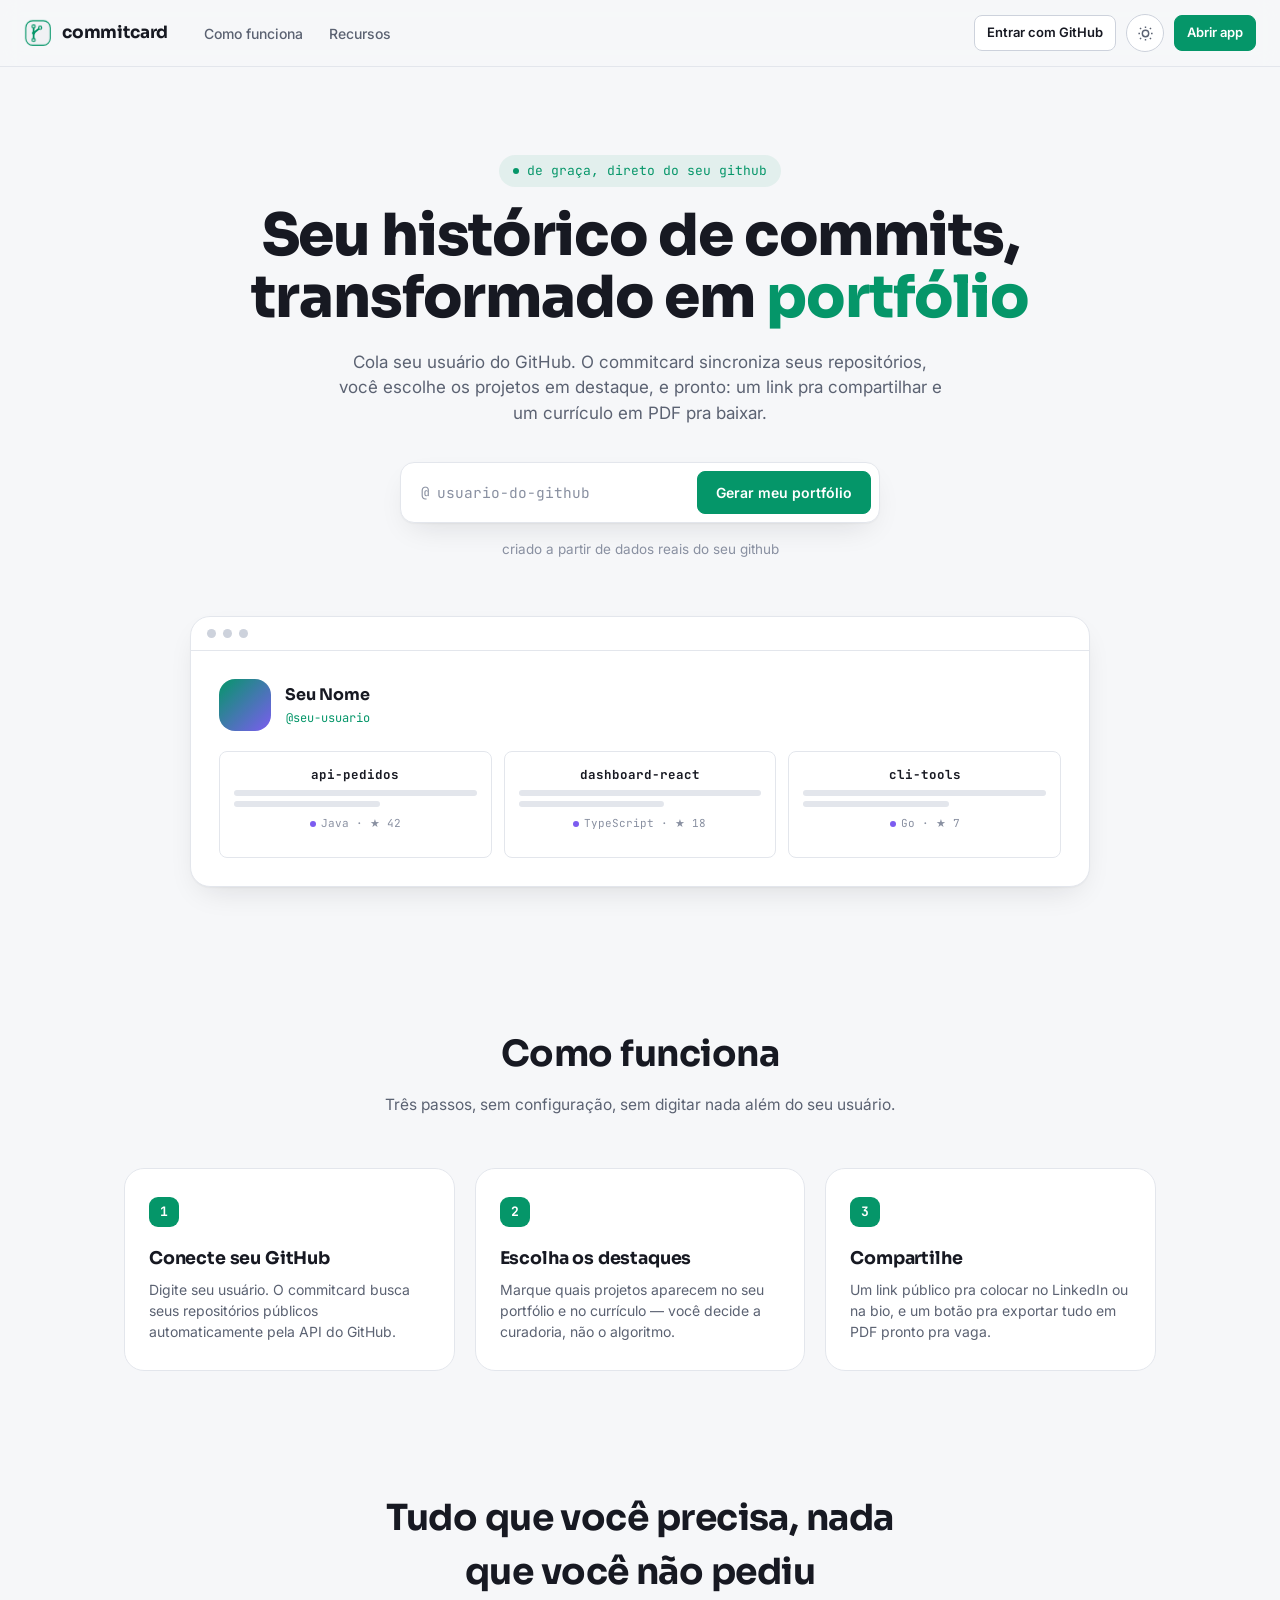
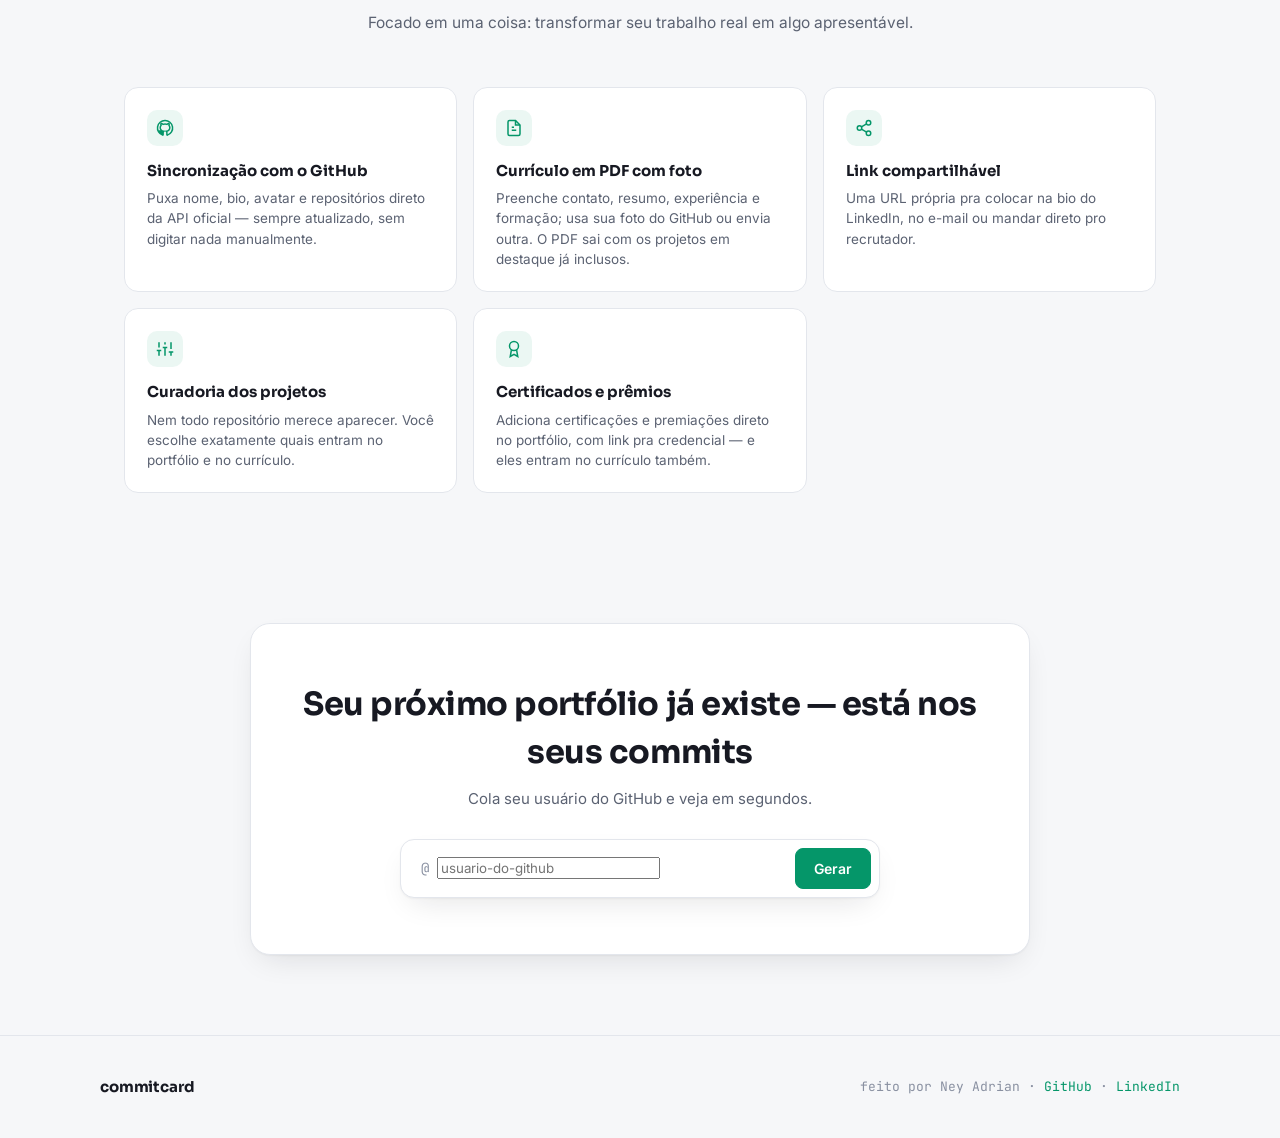
==== commit 85de08bd: "fix na interface" ====
--- a/app/src/main/resources/static/index.html
+++ b/app/src/main/resources/static/index.html
@@ -141,6 +141,11 @@
   #hero-username:focus{ outline: none; }
   #hero-username::placeholder{ color: var(--text-faint); }
   .hero-example{ margin-top: 16px; font-size: 13.5px; color: var(--text-faint); }
+
+  @media (max-width: 480px){
+    .hero-search-row{ flex-direction: column; }
+    .hero-search-row .btn{ width: 100%; justify-content: center; }
+  }
 
   .mockup-shell{
     max-width: 900px; margin: 56px auto 0;
--- a/app/src/main/resources/static/styles.css
+++ b/app/src/main/resources/static/styles.css
@@ -60,6 +60,7 @@
   font-family: var(--sans);
   line-height: 1.5;
   min-height: 100vh;
+  overflow-x: hidden;
   transition: background .2s ease, color .2s ease;
 }
 
@@ -133,6 +134,15 @@
 
 @media (max-width: 760px){
   .nav-links{ display:none; }
+}
+
+.auth-cta-short{ display:none; }
+
+@media (max-width: 480px){
+  .navbar{ padding: 12px 16px; }
+  .nav-left{ gap: 10px; }
+  .auth-cta-full{ display:none; }
+  .auth-cta-short{ display:inline; }
 }
 
 /* ---------- Buttons ---------- */
